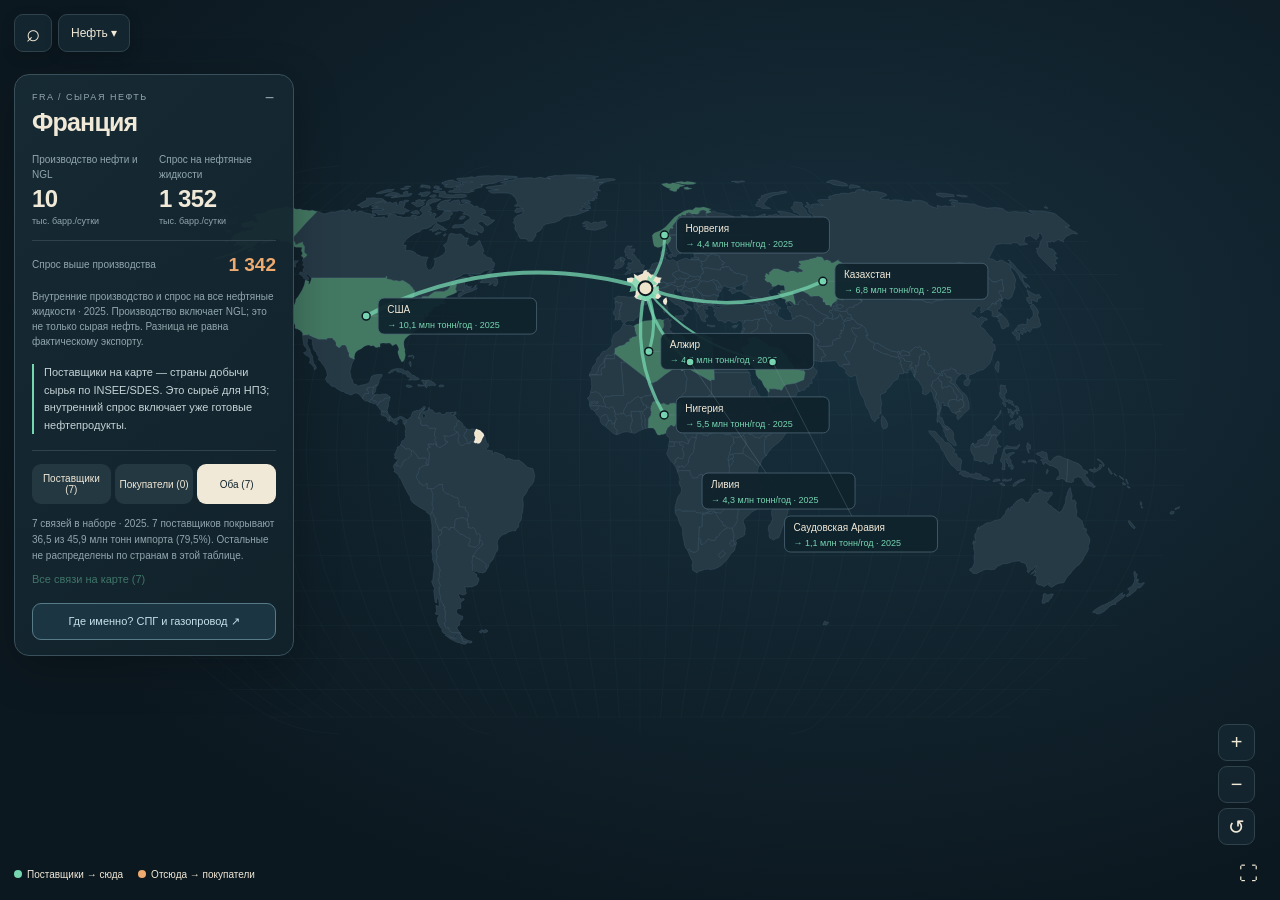
==== index.html @ 89963f9f "Publish normalized source-backed data with validation and rendering gates" ====
<!doctype html>
<html lang="ru">
<head><meta charset="utf-8"><meta name="viewport" content="width=device-width,initial-scale=1"><meta name="theme-color" content="#0c1820"><meta name="description" content="Полноэкранная карта нефти и газа: поставщики, покупатели, районы добычи и терминалы."><title>Нефть и газ — карта связей</title><link rel="stylesheet" href="style.css?v=5-validated-2"><script defer src="vendor/d3.min.js"></script><script defer src="vendor/topojson.min.js"></script><script defer src="data-loader.js?v=5-validated-2"></script><script defer src="app.js?v=5-validated-2"></script></head>
<body>
<main id="atlas" aria-label="Энергетический атлас">
<svg id="world-map" role="img" aria-label="Карта стран, поставок и энергетических объектов"></svg>
<header class="compact-toolbar" aria-label="Управление картой"><button id="search-toggle" aria-label="Найти страну" title="Найти страну" aria-expanded="false">⌕</button><button id="filters-toggle" aria-label="Топливо и слой карты" aria-expanded="false"><span id="current-fuel">Нефть</span> ▾</button><button id="country-info" hidden aria-label="Сведения о выбранной стране" title="Сведения о стране">ⓘ</button></header>
<div class="search" hidden><label for="country-search" class="sr-only">Найти страну</label><span>⌕</span><input id="country-search" placeholder="Найти страну…" type="search" autocomplete="off"><div id="search-results" hidden></div></div>
<section id="map-settings" hidden aria-label="Настройки карты"><nav class="fuelbar" aria-label="Вид топлива"><button data-product="crude">Нефть<small>сырая</small></button><button data-product="gasoline">Бензин</button><button data-product="diesel">Дизель<small>дистилляты</small></button><button data-product="pipeline">Газ<small>трубопроводы</small></button><button data-product="lng">СПГ<small>танкеры</small></button></nav><div class="viewbar"><label class="sr-only" for="map-mode">Слой карты</label><select id="map-mode"><option value="trade">Кто кому поставляет</option><option value="balance">Избыток и дефицит нефти</option><option value="production">Где производят нефть</option><option value="consumption">Где потребляют нефть</option><option value="reserves">Где запасы нефти</option></select><button id="world-button">Весь мир ↗</button></div><div class="settings-footer"><span id="edition">2025</span><button id="about-button" class="quiet">О данных</button></div></section>
<aside class="country-card" id="country-card"><button id="collapse-card" class="card-toggle" aria-label="Свернуть сведения о стране">−</button><div id="country-details" aria-live="polite">Загрузка карты…</div><div id="country-controls"><div class="directions" aria-label="Направление поставок"><button data-direction="imports">Поставщики</button><button data-direction="exports">Покупатели</button><button data-direction="both">Оба</button></div><p id="coverage-note"></p><button id="opposite-flows" class="text-button" hidden></button><button id="all-flows" class="text-button"></button><button id="sites-button" class="places-button">Где именно? Добыча и терминалы ↗</button></div></aside>
<div id="map-caption" class="map-caption"></div>
<div class="zoom-controls"><button id="zoom-in" aria-label="Приблизить карту">+</button><button id="zoom-out" aria-label="Отдалить карту">−</button><button id="reset-map" aria-label="Сбросить масштаб">↺</button></div>
<footer class="map-key"><div id="legend"></div><span id="route-note">Линии — торговые связи, не фактический путь судна. Нажмите на линию или подпись.</span><button id="fullscreen" aria-label="Полноэкранный режим">⛶</button></footer>
<section id="detail-popup" class="detail-popup" hidden aria-live="polite"><button id="close-popup" aria-label="Закрыть сведения">×</button><div id="popup-content"></div></section>
<dialog id="about"><button id="close-about" class="dialog-close" aria-label="Закрыть сведения об источниках">×</button><p class="eyebrow">О ДАННЫХ</p><h2>Что именно видно на карте</h2><p>Это статический годовой срез, а не поставки в реальном времени. В каждой связи указаны топливо, объём, год и источник.</p><div id="about-content"></div><p>Страны в сером не имеют сопоставимого показателя в выбранном наборе. Пропуск не означает ноль. Региональные группы отмечены отдельными узлами и не распределены по странам.</p><p>Точки добычи обозначают районы, а терминалы — приблизительное положение объектов. Линии показывают торговые связи, без восстановления рейсов и маршрутов трубопроводов. Franpipe показан отдельно как инфраструктура без годового объёма.</p><p>Запасы / спрос — условное отношение доказанных запасов сырой нефти к годовому спросу на все нефтяные жидкости. Это не прогноз исчерпания. Для Канады срок не рассчитан: OPEC исключает нефтяные пески.</p><a href="https://github.com/razab/oil-atlas" target="_blank" rel="noopener">Исходники и методика на GitHub ↗</a></dialog>
<div id="error-message" hidden role="alert"></div>
</main>
</body></html>
---- style.css ----
:root{color-scheme:dark;--bg:#0c1820;--panel:#13232bee;--line:#30424b;--cream:#f1e9d8;--muted:#91a6ae;--in:#76d6b0;--out:#efaa70;--gas:#89bddb}*{box-sizing:border-box}html,body{margin:0;width:100%;height:100%;overflow:hidden;font-family:Inter,-apple-system,BlinkMacSystemFont,"Segoe UI",sans-serif;background:var(--bg);color:var(--cream)}button,input,select{font:inherit}button,select{cursor:pointer}button{color:inherit;border:1px solid var(--line);background:#142630;border-radius:9px;padding:9px 13px}button:hover{background:#233b47;border-color:#718b93}button:focus-visible,input:focus-visible,select:focus-visible{outline:2px solid var(--in);outline-offset:3px}a{color:var(--in)}[hidden]{display:none!important}#atlas,#world-map{position:absolute;inset:0;width:100%;height:100dvh}#world-map{background:radial-gradient(ellipse at 65% 38%,#17303d 0,#0c1820 75%);touch-action:none}.topbar{position:absolute;top:22px;left:25px;right:25px;display:flex;align-items:center;gap:18px;pointer-events:none}.topbar>*{pointer-events:auto}.brand{color:var(--cream);text-decoration:none;font-size:15px;font-weight:800;letter-spacing:1.4px;white-space:nowrap}.brand>span{font-size:24px;color:var(--in);vertical-align:middle;margin-right:8px}.brand small{display:block;font-size:9px;font-weight:500;letter-spacing:1.7px;color:var(--muted);margin-left:34px;margin-top:4px}.brand small b{font-weight:500}.search{position:relative;display:flex;align-items:center;margin-left:auto;width:240px;background:#142630e8;border:1px solid var(--line);border-radius:10px;padding:0 12px}.search>span{font-size:23px;color:var(--muted)}input{color:var(--cream);width:100%;min-width:0;border:0;outline:0;background:transparent;padding:12px 9px;font-size:13px}.quiet{background:#142630cc;font-size:12px}#search-results{position:absolute;top:48px;left:0;right:0;max-height:300px;overflow:auto;z-index:6;background:#152831;border:1px solid var(--line);border-radius:10px;padding:6px}#search-results button{display:block;text-align:left;width:100%;background:none;border:0;padding:10px;font-size:13px}#search-results button:hover{background:#30434b}.fuelbar{position:absolute;top:86px;left:25px;display:flex;gap:4px;border:1px solid var(--line);border-radius:12px;padding:4px;background:#12242ee8}.fuelbar button{border:0;background:transparent;border-radius:7px;min-width:93px;padding:9px 15px;font-size:13px}.fuelbar small{display:block;font-size:9px;margin-top:3px;color:var(--muted)}.fuelbar button.active{background:var(--cream);color:#11242c}.fuelbar button.active small{color:#50616a}.viewbar{position:absolute;right:25px;top:90px;display:flex;gap:6px;align-items:center}.viewbar select{max-width:230px;color:var(--cream);background:#142630;border:1px solid var(--line);padding:10px;border-radius:9px;font-size:12px}.viewbar button{font-size:12px}.country-card{position:absolute;left:25px;top:173px;width:295px;max-height:calc(100dvh - 257px);overflow-y:auto;background:linear-gradient(135deg,#172b34f5,#11222bed);border:1px solid #39505b;border-radius:15px;padding:21px;box-shadow:0 12px 45px #0004;scrollbar-width:thin}.country-card h1{font-size:29px;font-weight:650;letter-spacing:-.8px;margin:6px 0 16px}.eyebrow{font-size:9px;letter-spacing:1.5px;text-transform:uppercase;color:var(--muted);margin:0}.card-toggle{position:absolute;right:12px;top:12px;border:0;background:transparent;padding:2px 7px;color:var(--muted)}.country-card.collapsed{overflow:hidden;max-height:86px}.country-card.collapsed #country-controls,.country-card.collapsed .stats,.country-card.collapsed .context-note,.country-card.collapsed .reserves,.country-card.collapsed .explanation{display:none}.stats{display:grid;grid-template-columns:1fr 1fr;gap:14px 10px}.stat-label{display:block;font-size:10px;color:var(--muted);line-height:1.45}.stat-value{display:block;font-size:24px;margin:3px 0;letter-spacing:-.5px;font-variant-numeric:tabular-nums}.stat-unit{display:block;font-size:9px;color:var(--muted)}.stat-balance{grid-column:span 2;border-top:1px solid var(--line);padding-top:13px;display:flex;justify-content:space-between;align-items:center}.stat-balance strong{font-size:19px;white-space:nowrap}.context-note{font-size:10px;line-height:1.5;color:var(--muted);margin:13px 0}.explanation{font-size:11px;line-height:1.6;border-left:2px solid var(--in);padding-left:10px;margin:15px 0;color:#c5d3d6}.explanation a{font-size:10px}.directions{display:flex;border-top:1px solid var(--line);padding-top:13px;gap:4px;margin-top:16px}.directions button{flex:1;font-size:10px;border:0;padding:9px 4px;background:#243841}.directions button.active{background:var(--cream);color:#12242c}.incoming{color:var(--in)}.outgoing{color:var(--out)}#coverage-note{color:var(--muted);font-size:10px;line-height:1.6;margin:12px 0 4px}.text-button{border:0;background:transparent;color:var(--in);padding:5px 0;font-size:11px;text-align:left}.places-button{display:block;width:100%;margin-top:13px;font-size:11px;border-color:#577a88;padding:11px 6px;color:#c7e0eb;background:#1b3542}.places-button.active{border-color:var(--in);color:var(--in)}.reserves{margin-top:15px;font-size:11px;color:var(--muted);line-height:1.6}.reserves strong{color:var(--cream)}.map-caption{position:absolute;left:355px;top:177px;pointer-events:none;color:var(--muted);font-size:11px;line-height:1.8;max-width:430px}.map-caption strong{display:block;color:var(--cream);font-weight:500;font-size:16px}.zoom-controls{position:absolute;right:25px;bottom:93px;display:flex;flex-direction:column;gap:5px}.zoom-controls button{height:37px;width:37px;padding:4px;font-size:20px;background:#142630e8}.map-key{position:absolute;bottom:20px;left:25px;right:25px;display:flex;align-items:center;gap:20px;border-top:1px solid #40515b80;padding-top:14px;pointer-events:none}.map-key>*{pointer-events:auto}#legend{font-size:10px;display:flex;gap:15px;align-items:center;white-space:nowrap}#legend i{display:inline-block;width:8px;height:8px;border-radius:50%;margin-right:5px}.legend-bar{width:110px;height:7px;border-radius:6px;background:linear-gradient(90deg,#c77e55,#35474f,#64bfa2)}#route-note{font-size:9px;color:var(--muted);margin-left:auto;max-width:460px;line-height:1.5}#fullscreen{font-size:19px;border:0;padding:3px 8px;background:transparent}.country{stroke:#5c79875c;stroke-width:.6;vector-effect:non-scaling-stroke;cursor:pointer;transition:fill .18s}.country:hover{stroke:var(--cream);stroke-width:1.3}.country.selected{stroke:var(--cream);stroke-width:1.5}.graticule{stroke:#7c97a710;fill:none;stroke-width:.7;pointer-events:none}.edge{fill:none;vector-effect:non-scaling-stroke;opacity:.76;pointer-events:none}.edge-hit{fill:none;stroke:transparent;stroke-width:16;vector-effect:non-scaling-stroke;cursor:pointer}.edge-hit:hover+.edge{opacity:1;stroke-width:4}.map-dot{stroke:var(--bg);stroke-width:1.5;vector-effect:non-scaling-stroke}.partner-label{cursor:pointer}.partner-label rect{fill:#10232cee;stroke:#4c6574;stroke-width:.8}.partner-label:hover rect{fill:#243c46;stroke:var(--cream)}.partner-label text{fill:var(--cream);font-size:10px;font-weight:500}.partner-label .amount{font-size:9px;font-weight:400}.label-link{stroke:#79939c66;stroke-width:.7;pointer-events:none}.state-boundaries{fill:none;stroke:#aac1cc88;stroke-width:.7;vector-effect:non-scaling-stroke;pointer-events:none}.state{fill:#193340;stroke:#7694a05c;stroke-width:.7;vector-effect:non-scaling-stroke;cursor:pointer}.state:hover{fill:#365767}.site{cursor:pointer}.site circle{stroke:#071921;stroke-width:2;fill:#efc278}.site.terminal circle{fill:#8ec9ed}.site text{font-size:10px;fill:var(--cream);paint-order:stroke;stroke:#10232c;stroke-width:4;stroke-linejoin:round}.detail-popup{position:absolute;right:78px;bottom:100px;width:320px;max-height:60dvh;overflow:auto;border:1px solid #607b87;border-radius:13px;background:#142933f8;box-shadow:0 12px 45px #0006;padding:22px;z-index:5}.detail-popup h2{font-size:21px;margin:9px 0 15px;line-height:1.3}.detail-popup p{font-size:12px;line-height:1.6;color:#b6c9d1}.detail-popup .big-number{font-size:29px;color:var(--cream);margin:10px 0 3px}.detail-popup a{font-size:11px}.detail-popup button#close-popup{position:absolute;right:10px;top:8px;border:0;padding:3px 8px;background:transparent;font-size:21px}.detail-popup .jump{margin-top:16px;display:block;font-size:11px}dialog{max-width:620px;width:calc(100% - 30px);border:1px solid #496674;border-radius:18px;background:#152b35;color:var(--cream);padding:30px;max-height:85dvh}dialog::backdrop{background:#031019b8;backdrop-filter:blur(4px)}dialog h2{font-size:25px}dialog p{font-size:13px;line-height:1.7;color:#bacecf}.dialog-close{position:absolute;top:12px;right:12px;border:0;background:none;font-size:22px}dialog a{font-size:12px}.sr-only{position:absolute;width:1px;height:1px;margin:-1px;overflow:hidden;clip:rect(0,0,0,0)}#error-message{position:absolute;inset:30% 15%;background:#3c2928;padding:30px;border-radius:15px}button:disabled{opacity:.45;cursor:default}
@media(max-width:1100px){.fuelbar button{min-width:77px;padding:8px 10px}.viewbar{top:142px}.map-caption{top:auto;bottom:92px;left:25px;max-width:260px}.country-card{top:157px;width:270px;padding:18px}.map-key{gap:10px}#route-note{max-width:330px}}
@media(max-width:650px){.topbar{top:13px;left:14px;right:14px;gap:8px}.brand{font-size:11px;letter-spacing:.6px}.brand>span{font-size:19px;margin-right:3px}.brand small{font-size:7px;letter-spacing:.8px;margin-left:24px}.search{width:155px}.search input{font-size:11px;padding:11px 4px}.topbar .quiet{position:absolute;right:0;top:136px;padding:7px;font-size:10px}.fuelbar{top:69px;left:14px;right:14px;justify-content:space-between}.fuelbar button{min-width:0;flex:1;padding:8px 3px;font-size:11px}.fuelbar small{font-size:8px}.viewbar{left:14px;right:auto;top:125px;gap:5px}.viewbar select{font-size:10px;max-width:200px;padding:8px}.viewbar button{font-size:10px;padding:8px}.country-card{left:14px;top:auto;bottom:63px;width:calc(100% - 72px);max-height:32dvh;padding:14px 16px}.country-card h1{font-size:22px;margin:3px 0 9px}.eyebrow{font-size:8px}.stats{gap:8px}.stat-value{font-size:20px}.context-note{margin:7px 0}.stat-balance{padding-top:7px}.directions{margin-top:8px;padding-top:8px}.country-card .explanation{font-size:10px;margin:8px 0}.country-card.collapsed{max-height:67px}.places-button{margin-top:8px}.map-caption{display:none}.zoom-controls{right:14px;bottom:80px}.map-key{left:14px;right:14px;bottom:13px;gap:8px;padding-top:8px}#legend{gap:8px;font-size:8px}#route-note{position:absolute;bottom:21px;left:0;font-size:7px;max-width:90%}#fullscreen{margin-left:auto}.detail-popup{bottom:65px;right:14px;left:14px;width:auto;max-height:55dvh;padding:18px}.legend-bar{width:60px}}
@media(prefers-reduced-motion:reduce){.country{transition:none}}
/* The card floats; projection and viewport never reserve space for it. */
.country-card{width:min(280px,calc(100vw - 28px));top:74px;left:14px;max-height:var(--panel-height,calc(100dvh - 128px));padding:17px}.country-card.auto-compact{max-height:64px}.country-card.auto-compact .stats,.country-card.auto-compact .context-note,.country-card.auto-compact .explanation,.country-card.auto-compact .reserves,.country-card.auto-compact #country-controls{display:none}.country-card.auto-compact h1{font-size:19px;margin:4px 0}.country-card.auto-compact .eyebrow{display:none}.map-caption{display:none}
@media(max-width:650px){.country-card{width:min(280px,calc(100vw - 28px));max-height:var(--panel-height,calc(100dvh - 128px));top:74px;bottom:auto}.country-card.collapsed{max-height:67px}}
/* Compact controls: no permanent heading or text row above the map. */
.compact-toolbar{position:absolute;top:14px;left:14px;display:flex;gap:6px;z-index:7}.compact-toolbar button{height:38px;padding:7px 12px;background:#142630ed;font-size:12px;box-shadow:0 4px 14px #0003}#search-toggle{width:38px;padding:0;font-size:24px}.search{position:absolute;top:61px;left:14px;width:250px;margin:0;z-index:8}.search #search-results{top:45px}#map-settings{position:absolute;top:61px;left:14px;width:300px;max-height:calc(100dvh - 85px);overflow:auto;z-index:8;padding:12px;border:1px solid var(--line);border-radius:12px;background:#132630f7;box-shadow:0 10px 35px #0006}.fuelbar{position:static;display:grid;grid-template-columns:repeat(3,1fr);gap:4px;border:0;padding:0;background:transparent}.fuelbar button{min-width:0;padding:8px 5px;font-size:12px}.viewbar{position:static;display:flex;flex-wrap:wrap;margin-top:12px;gap:6px}.viewbar select{max-width:none;width:100%;font-size:12px}.viewbar button{font-size:11px}.settings-footer{display:flex;align-items:center;justify-content:space-between;margin-top:12px;color:var(--muted);font-size:10px}.country-card h1{font-size:25px}.map-key{border:0;bottom:12px;padding:0;left:14px;right:14px;gap:10px}#route-note{display:none}#fullscreen{margin-left:auto}.zoom-controls{bottom:55px;z-index:6}.country-card{z-index:3}.detail-popup{z-index:9}
@media(max-width:650px){.compact-toolbar{top:10px;left:10px}.search,#map-settings{left:10px;top:56px}.viewbar select{max-width:none}.country-card{padding:14px}.map-key{left:10px;right:10px;bottom:10px}#map-settings{width:min(300px,calc(100vw - 20px))}.fuelbar{justify-content:normal}.fuelbar button{font-size:12px}.fuelbar small{font-size:9px}}
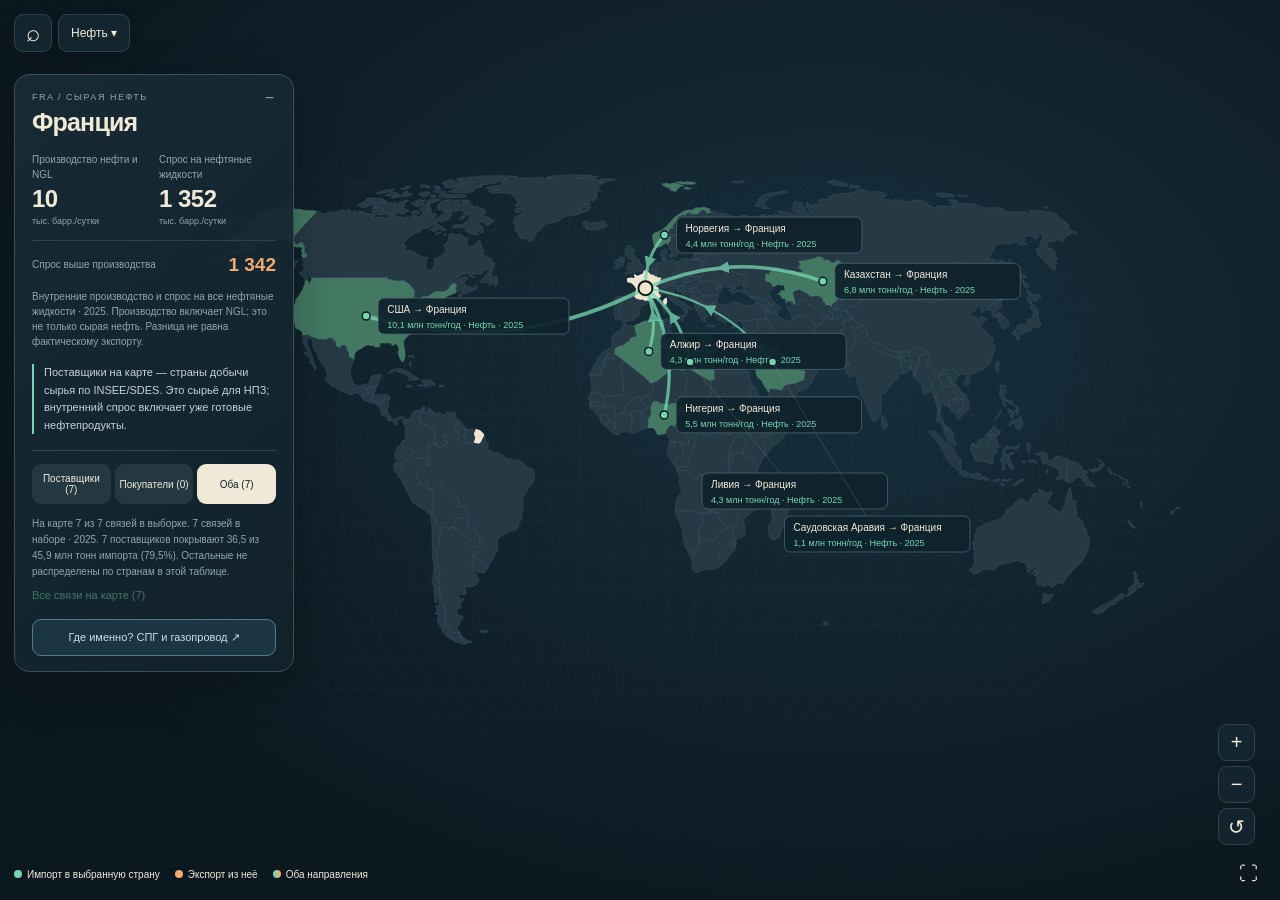
==== commit 40c1ef6e: "Clarify trade directions and preserve bilateral context" ====
--- a/index.html
+++ b/index.html
@@ -1,6 +1,6 @@
 <!doctype html>
 <html lang="ru">
-<head><meta charset="utf-8"><meta name="viewport" content="width=device-width,initial-scale=1"><meta name="theme-color" content="#0c1820"><meta name="description" content="Полноэкранная карта нефти и газа: поставщики, покупатели, районы добычи и терминалы."><title>Нефть и газ — карта связей</title><link rel="stylesheet" href="style.css?v=5-validated-2"><script defer src="vendor/d3.min.js"></script><script defer src="vendor/topojson.min.js"></script><script defer src="data-loader.js?v=5-validated-2"></script><script defer src="app.js?v=5-validated-2"></script></head>
+<head><meta charset="utf-8"><meta name="viewport" content="width=device-width,initial-scale=1"><meta name="theme-color" content="#0c1820"><meta name="description" content="Полноэкранная карта нефти и газа: поставщики, покупатели, районы добычи и терминалы."><title>Нефть и газ — карта связей</title><link rel="stylesheet" href="style.css?v=7-directions-1"><script defer src="vendor/d3.min.js"></script><script defer src="vendor/topojson.min.js"></script><script defer src="data-loader.js?v=5-validated-2"></script><script defer src="app.js?v=7-directions-1"></script></head>
 <body>
 <main id="atlas" aria-label="Энергетический атлас">
 <svg id="world-map" role="img" aria-label="Карта стран, поставок и энергетических объектов"></svg>
--- a/style.css
+++ b/style.css
@@ -8,3 +8,5 @@
 /* Compact controls: no permanent heading or text row above the map. */
 .compact-toolbar{position:absolute;top:14px;left:14px;display:flex;gap:6px;z-index:7}.compact-toolbar button{height:38px;padding:7px 12px;background:#142630ed;font-size:12px;box-shadow:0 4px 14px #0003}#search-toggle{width:38px;padding:0;font-size:24px}.search{position:absolute;top:61px;left:14px;width:250px;margin:0;z-index:8}.search #search-results{top:45px}#map-settings{position:absolute;top:61px;left:14px;width:300px;max-height:calc(100dvh - 85px);overflow:auto;z-index:8;padding:12px;border:1px solid var(--line);border-radius:12px;background:#132630f7;box-shadow:0 10px 35px #0006}.fuelbar{position:static;display:grid;grid-template-columns:repeat(3,1fr);gap:4px;border:0;padding:0;background:transparent}.fuelbar button{min-width:0;padding:8px 5px;font-size:12px}.viewbar{position:static;display:flex;flex-wrap:wrap;margin-top:12px;gap:6px}.viewbar select{max-width:none;width:100%;font-size:12px}.viewbar button{font-size:11px}.settings-footer{display:flex;align-items:center;justify-content:space-between;margin-top:12px;color:var(--muted);font-size:10px}.country-card h1{font-size:25px}.map-key{border:0;bottom:12px;padding:0;left:14px;right:14px;gap:10px}#route-note{display:none}#fullscreen{margin-left:auto}.zoom-controls{bottom:55px;z-index:6}.country-card{z-index:3}.detail-popup{z-index:9}
 @media(max-width:650px){.compact-toolbar{top:10px;left:10px}.search,#map-settings{left:10px;top:56px}.viewbar select{max-width:none}.country-card{padding:14px}.map-key{left:10px;right:10px;bottom:10px}#map-settings{width:min(300px,calc(100vw - 20px))}.fuelbar{justify-content:normal}.fuelbar button{font-size:12px}.fuelbar small{font-size:9px}}
+
+.partner-label .flow-row-hit{fill:transparent;stroke:none}.flow-row:hover .flow-row-hit,.flow-row:focus .flow-row-hit{fill:#ffffff12;stroke:#8eb5b3;stroke-width:.5}.flow-row{cursor:pointer}#legend{flex-wrap:wrap;max-width:calc(100vw - 70px)}
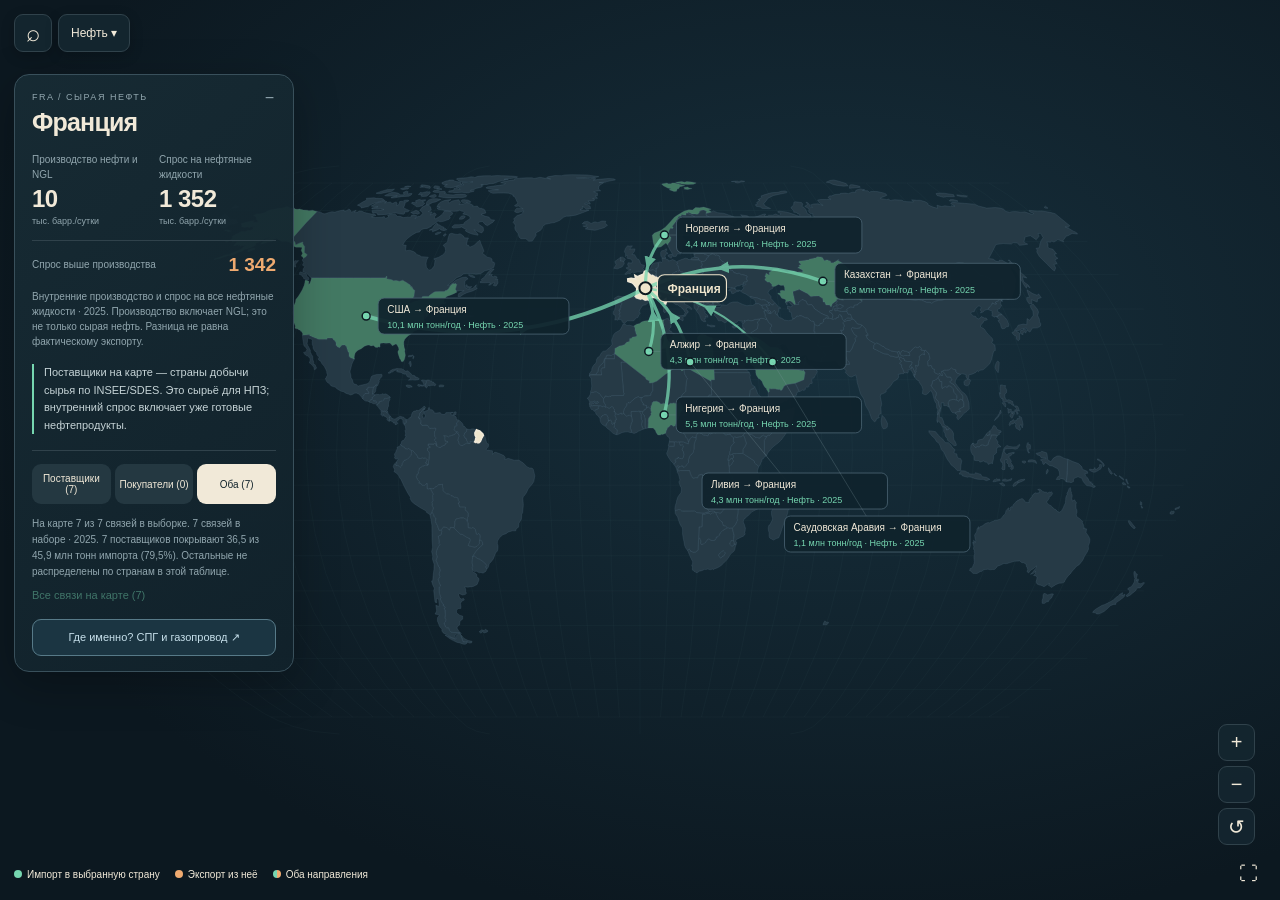
==== commit e72dde55: "Preserve map focus and label visible trade segments" ====
--- a/index.html
+++ b/index.html
@@ -1,6 +1,6 @@
 <!doctype html>
 <html lang="ru">
-<head><meta charset="utf-8"><meta name="viewport" content="width=device-width,initial-scale=1"><meta name="theme-color" content="#0c1820"><meta name="description" content="Полноэкранная карта нефти и газа: поставщики, покупатели, районы добычи и терминалы."><title>Нефть и газ — карта связей</title><link rel="stylesheet" href="style.css?v=7-directions-1"><script defer src="vendor/d3.min.js"></script><script defer src="vendor/topojson.min.js"></script><script defer src="data-loader.js?v=5-validated-2"></script><script defer src="app.js?v=7-directions-1"></script></head>
+<head><meta charset="utf-8"><meta name="viewport" content="width=device-width,initial-scale=1"><meta name="theme-color" content="#0c1820"><meta name="description" content="Полноэкранная карта нефти и газа: поставщики, покупатели, районы добычи и терминалы."><title>Нефть и газ — карта связей</title><link rel="stylesheet" href="style.css?v=9-map-focus-1"><script defer src="vendor/d3.min.js"></script><script defer src="vendor/topojson.min.js"></script><script defer src="data-loader.js?v=5-validated-2"></script><script defer src="app.js?v=9-map-focus-1"></script></head>
 <body>
 <main id="atlas" aria-label="Энергетический атлас">
 <svg id="world-map" role="img" aria-label="Карта стран, поставок и энергетических объектов"></svg>
--- a/style.css
+++ b/style.css
@@ -10,3 +10,4 @@
 @media(max-width:650px){.compact-toolbar{top:10px;left:10px}.search,#map-settings{left:10px;top:56px}.viewbar select{max-width:none}.country-card{padding:14px}.map-key{left:10px;right:10px;bottom:10px}#map-settings{width:min(300px,calc(100vw - 20px))}.fuelbar{justify-content:normal}.fuelbar button{font-size:12px}.fuelbar small{font-size:9px}}
 
 .partner-label .flow-row-hit{fill:transparent;stroke:none}.flow-row:hover .flow-row-hit,.flow-row:focus .flow-row-hit{fill:#ffffff12;stroke:#8eb5b3;stroke-width:.5}.flow-row{cursor:pointer}#legend{flex-wrap:wrap;max-width:calc(100vw - 70px)}
+.selected-country-label{cursor:pointer}.selected-country-label rect{fill:#172b34f5;stroke:#efe5cc;stroke-width:1.1}.selected-country-label text{fill:#efe5cc;font-size:12px;font-weight:650}.selected-country-label .caption-action{font-size:9px;font-weight:400}.selected-country-label:hover rect,.selected-country-label:focus rect{fill:#30434b}.viewport-arrow,.selected-country-dot{pointer-events:none}
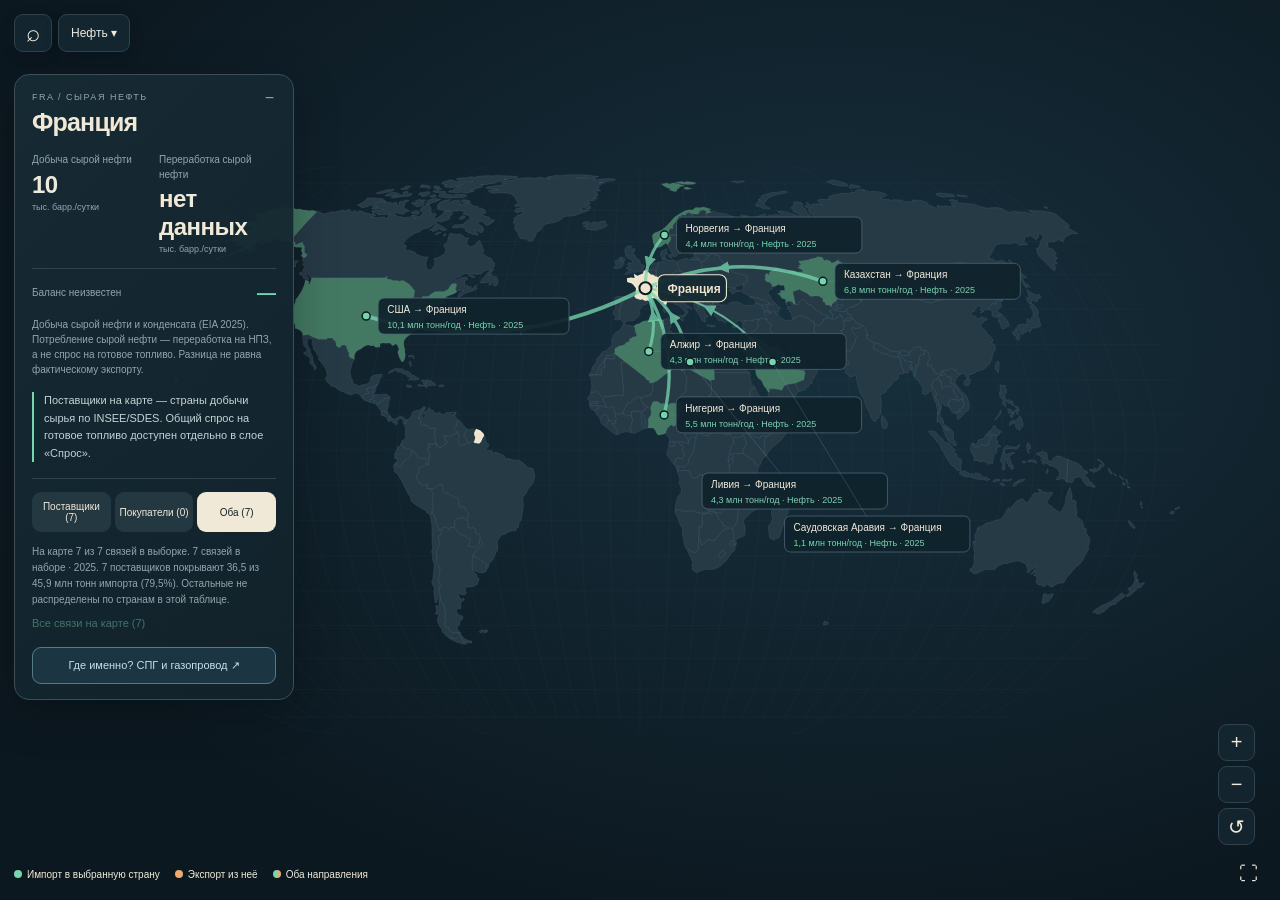
==== commit 295a3b5d: "Add audited national-data canary and separate fuel statistics" ====
--- a/index.html
+++ b/index.html
@@ -1,12 +1,12 @@
 <!doctype html>
 <html lang="ru">
-<head><meta charset="utf-8"><meta name="viewport" content="width=device-width,initial-scale=1"><meta name="theme-color" content="#0c1820"><meta name="description" content="Полноэкранная карта нефти и газа: поставщики, покупатели, районы добычи и терминалы."><title>Нефть и газ — карта связей</title><link rel="stylesheet" href="style.css?v=9-map-focus-1"><script defer src="vendor/d3.min.js"></script><script defer src="vendor/topojson.min.js"></script><script defer src="data-loader.js?v=5-validated-2"></script><script defer src="app.js?v=9-map-focus-1"></script></head>
+<head><meta charset="utf-8"><meta name="viewport" content="width=device-width,initial-scale=1"><meta name="theme-color" content="#0c1820"><meta name="description" content="Полноэкранная карта нефти и газа: поставщики, покупатели, районы добычи и терминалы."><title>Нефть и газ — карта связей</title><link rel="stylesheet" href="style.css?v=10-national-coverage-1"><script defer src="vendor/d3.min.js"></script><script defer src="vendor/topojson.min.js"></script><script defer src="data-loader.js?v=5-validated-2"></script><script defer src="app.js?v=10-national-coverage-1"></script></head>
 <body>
 <main id="atlas" aria-label="Энергетический атлас">
 <svg id="world-map" role="img" aria-label="Карта стран, поставок и энергетических объектов"></svg>
 <header class="compact-toolbar" aria-label="Управление картой"><button id="search-toggle" aria-label="Найти страну" title="Найти страну" aria-expanded="false">⌕</button><button id="filters-toggle" aria-label="Топливо и слой карты" aria-expanded="false"><span id="current-fuel">Нефть</span> ▾</button><button id="country-info" hidden aria-label="Сведения о выбранной стране" title="Сведения о стране">ⓘ</button></header>
 <div class="search" hidden><label for="country-search" class="sr-only">Найти страну</label><span>⌕</span><input id="country-search" placeholder="Найти страну…" type="search" autocomplete="off"><div id="search-results" hidden></div></div>
-<section id="map-settings" hidden aria-label="Настройки карты"><nav class="fuelbar" aria-label="Вид топлива"><button data-product="crude">Нефть<small>сырая</small></button><button data-product="gasoline">Бензин</button><button data-product="diesel">Дизель<small>дистилляты</small></button><button data-product="pipeline">Газ<small>трубопроводы</small></button><button data-product="lng">СПГ<small>танкеры</small></button></nav><div class="viewbar"><label class="sr-only" for="map-mode">Слой карты</label><select id="map-mode"><option value="trade">Кто кому поставляет</option><option value="balance">Избыток и дефицит нефти</option><option value="production">Где производят нефть</option><option value="consumption">Где потребляют нефть</option><option value="reserves">Где запасы нефти</option></select><button id="world-button">Весь мир ↗</button></div><div class="settings-footer"><span id="edition">2025</span><button id="about-button" class="quiet">О данных</button></div></section>
+<section id="map-settings" hidden aria-label="Настройки карты"><nav class="fuelbar" aria-label="Вид топлива"><button data-product="crude">Нефть<small>сырая</small></button><button data-product="gasoline">Бензин</button><button data-product="diesel">Дизель<small>дистилляты</small></button><button data-product="refined">Нефтепродукты<small>широкая группа</small></button><button data-product="pipeline">Газ<small>трубопроводы</small></button><button data-product="lng">СПГ<small>танкеры</small></button></nav><div class="viewbar"><label class="sr-only" for="map-mode">Слой карты</label><select id="map-mode"><option value="trade">Кто кому поставляет</option><option value="balance">Избыток и дефицит нефти</option><option value="production">Где производят нефть</option><option value="consumption">Где потребляют нефть</option><option value="reserves">Где запасы нефти</option></select><button id="world-button">Весь мир ↗</button></div><div class="settings-footer"><span id="edition">2025</span><button id="about-button" class="quiet">О данных</button></div></section>
 <aside class="country-card" id="country-card"><button id="collapse-card" class="card-toggle" aria-label="Свернуть сведения о стране">−</button><div id="country-details" aria-live="polite">Загрузка карты…</div><div id="country-controls"><div class="directions" aria-label="Направление поставок"><button data-direction="imports">Поставщики</button><button data-direction="exports">Покупатели</button><button data-direction="both">Оба</button></div><p id="coverage-note"></p><button id="opposite-flows" class="text-button" hidden></button><button id="all-flows" class="text-button"></button><button id="sites-button" class="places-button">Где именно? Добыча и терминалы ↗</button></div></aside>
 <div id="map-caption" class="map-caption"></div>
 <div class="zoom-controls"><button id="zoom-in" aria-label="Приблизить карту">+</button><button id="zoom-out" aria-label="Отдалить карту">−</button><button id="reset-map" aria-label="Сбросить масштаб">↺</button></div>
